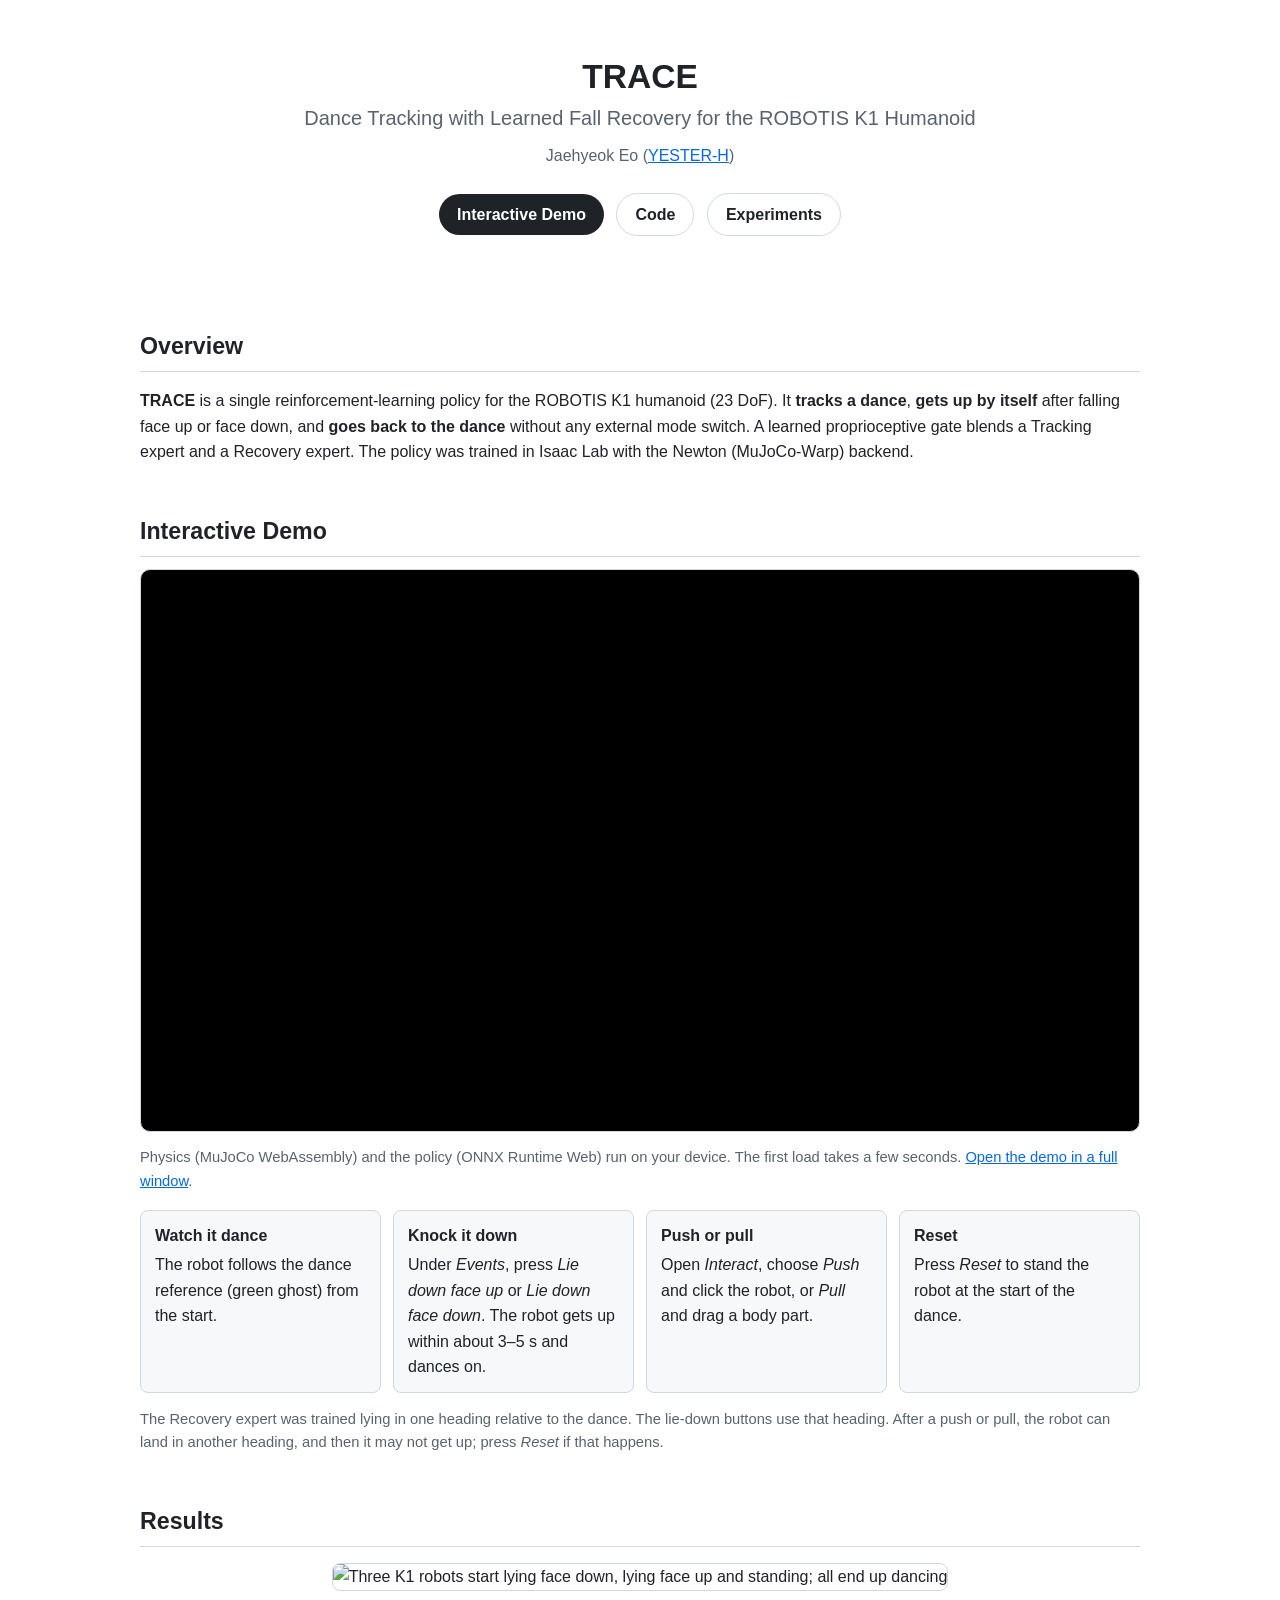
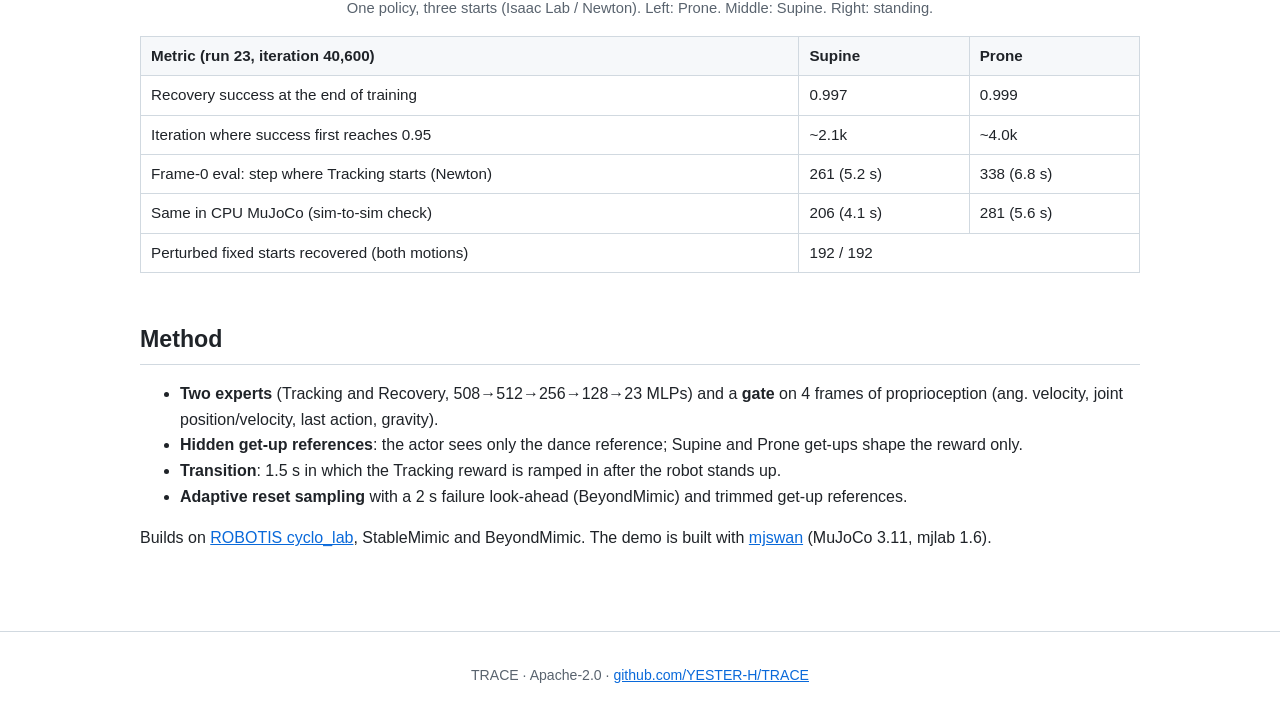
==== web/site/index.html @ 94ae92d6 "Add interactive browser demo (mjswan, MuJoCo WebAssembly) Ports the run-23 policy to plain MuJoCo (s" ====
<!DOCTYPE html>
<html lang="en">
<head>
  <meta charset="utf-8">
  <meta name="viewport" content="width=device-width, initial-scale=1">
  <title>TRACE: Dance Tracking with Learned Fall Recovery for the ROBOTIS K1 Humanoid</title>
  <meta name="description" content="One RL policy that dances, falls, gets up and dances on. Interactive in-browser demo (MuJoCo WebAssembly + ONNX Runtime Web).">
  <style>
    :root { --fg: #1f2328; --muted: #59636e; --line: #d1d9e0; --accent: #0969da; --bg-soft: #f6f8fa; }
    * { box-sizing: border-box; }
    body { margin: 0; font-family: -apple-system, BlinkMacSystemFont, "Segoe UI", "Noto Sans", "Noto Sans KR", Helvetica, Arial, sans-serif; color: var(--fg); line-height: 1.6; }
    main { max-width: 1040px; margin: 0 auto; padding: 0 20px 64px; }
    header { text-align: center; padding: 56px 20px 24px; }
    h1 { font-size: 2.1rem; line-height: 1.25; margin: 0 0 12px; }
    h1 span { display: block; font-size: 1.25rem; font-weight: 500; color: var(--muted); margin-top: 8px; }
    .author { color: var(--muted); margin: 8px 0 20px; }
    .links a { display: inline-block; margin: 4px; padding: 8px 18px; border-radius: 999px; background: var(--fg); color: #fff; text-decoration: none; font-weight: 600; }
    .links a.secondary { background: #fff; color: var(--fg); border: 1px solid var(--line); }
    h2 { font-size: 1.45rem; margin: 48px 0 12px; padding-bottom: 6px; border-bottom: 1px solid var(--line); }
    .demo { position: relative; width: 100%; aspect-ratio: 16 / 9; border: 1px solid var(--line); border-radius: 10px; overflow: hidden; background: #000; }
    .demo iframe { position: absolute; inset: 0; width: 100%; height: 100%; border: 0; }
    .note { font-size: .92rem; color: var(--muted); }
    .howto { display: grid; grid-template-columns: repeat(auto-fit, minmax(230px, 1fr)); gap: 12px; margin-top: 16px; }
    .howto div { background: var(--bg-soft); border: 1px solid var(--line); border-radius: 8px; padding: 12px 14px; }
    .howto b { display: block; margin-bottom: 4px; }
    figure { margin: 16px 0; text-align: center; }
    figure img { max-width: 100%; border-radius: 8px; border: 1px solid var(--line); }
    figcaption { font-size: .92rem; color: var(--muted); margin-top: 6px; }
    table { border-collapse: collapse; width: 100%; font-size: .95rem; }
    th, td { border: 1px solid var(--line); padding: 7px 10px; text-align: left; }
    th { background: var(--bg-soft); }
    code { background: var(--bg-soft); padding: 1px 5px; border-radius: 4px; font-size: .9em; }
    footer { text-align: center; color: var(--muted); font-size: .88rem; padding: 32px 20px; border-top: 1px solid var(--line); }
    a { color: var(--accent); }
  </style>
</head>
<body>
<header>
  <h1>TRACE<span>Dance Tracking with Learned Fall Recovery for the ROBOTIS K1 Humanoid</span></h1>
  <p class="author">Jaehyeok Eo (<a href="https://github.com/YESTER-H">YESTER-H</a>)</p>
  <p class="links">
    <a href="#demo">Interactive Demo</a>
    <a class="secondary" href="https://github.com/YESTER-H/TRACE">Code</a>
    <a class="secondary" href="https://github.com/YESTER-H/TRACE/blob/main/docs/experiments.md">Experiments</a>
  </p>
</header>

<main>
  <h2>Overview</h2>
  <p>
    <b>TRACE</b> is a single reinforcement-learning policy for the ROBOTIS K1 humanoid (23 DoF). It
    <b>tracks a dance</b>, <b>gets up by itself</b> after falling face up or face down, and
    <b>goes back to the dance</b> without any external mode switch. A learned proprioceptive gate blends
    a Tracking expert and a Recovery expert. The policy was trained in Isaac Lab with the Newton
    (MuJoCo-Warp) backend.
  </p>

  <h2 id="demo">Interactive Demo</h2>
  <div class="demo">
    <iframe src="./demo/" title="TRACE interactive demo" allow="fullscreen; xr-spatial-tracking" loading="lazy"></iframe>
  </div>
  <p class="note">Physics (MuJoCo WebAssembly) and the policy (ONNX Runtime Web) run on your device. The first load takes a few seconds.
    <a href="./demo/" target="_blank">Open the demo in a full window</a>.</p>

  <div class="howto">
    <div><b>Watch it dance</b>The robot follows the dance reference (green ghost) from the start.</div>
    <div><b>Knock it down</b>Under <i>Events</i>, press <i>Lie down face up</i> or <i>Lie down face down</i>. The robot gets up within about 3–5 s and dances on.</div>
    <div><b>Push or pull</b>Open <i>Interact</i>, choose <i>Push</i> and click the robot, or <i>Pull</i> and drag a body part.</div>
    <div><b>Reset</b>Press <i>Reset</i> to stand the robot at the start of the dance.</div>
  </div>
  <p class="note">The Recovery expert was trained lying in one heading relative to the dance. The lie-down buttons use that heading.
    After a push or pull, the robot can land in another heading, and then it may not get up; press <i>Reset</i> if that happens.</p>

  <h2>Results</h2>
  <figure>
    <img src="static/teaser_run23.gif" alt="Three K1 robots start lying face down, lying face up and standing; all end up dancing" width="720">
    <figcaption>One policy, three starts (Isaac Lab / Newton). Left: Prone. Middle: Supine. Right: standing.</figcaption>
  </figure>
  <table>
    <tr><th>Metric (run 23, iteration 40,600)</th><th>Supine</th><th>Prone</th></tr>
    <tr><td>Recovery success at the end of training</td><td>0.997</td><td>0.999</td></tr>
    <tr><td>Iteration where success first reaches 0.95</td><td>~2.1k</td><td>~4.0k</td></tr>
    <tr><td>Frame-0 eval: step where Tracking starts (Newton)</td><td>261 (5.2 s)</td><td>338 (6.8 s)</td></tr>
    <tr><td>Same in CPU MuJoCo (sim-to-sim check)</td><td>206 (4.1 s)</td><td>281 (5.6 s)</td></tr>
    <tr><td>Perturbed fixed starts recovered (both motions)</td><td colspan="2">192 / 192</td></tr>
  </table>

  <h2>Method</h2>
  <ul>
    <li><b>Two experts</b> (Tracking and Recovery, 508→512→256→128→23 MLPs) and a <b>gate</b> on 4 frames of proprioception (ang. velocity, joint position/velocity, last action, gravity).</li>
    <li><b>Hidden get-up references</b>: the actor sees only the dance reference; Supine and Prone get-ups shape the reward only.</li>
    <li><b>Transition</b>: 1.5 s in which the Tracking reward is ramped in after the robot stands up.</li>
    <li><b>Adaptive reset sampling</b> with a 2 s failure look-ahead (BeyondMimic) and trimmed get-up references.</li>
  </ul>
  <p>Builds on <a href="https://github.com/ROBOTIS-GIT/cyclo_lab">ROBOTIS cyclo_lab</a>, StableMimic and BeyondMimic.
    The demo is built with <a href="https://github.com/ttktjmt/mjswan">mjswan</a> (MuJoCo 3.11, mjlab 1.6).</p>
</main>

<footer>
  TRACE · Apache-2.0 · <a href="https://github.com/YESTER-H/TRACE">github.com/YESTER-H/TRACE</a>
</footer>
</body>
</html>
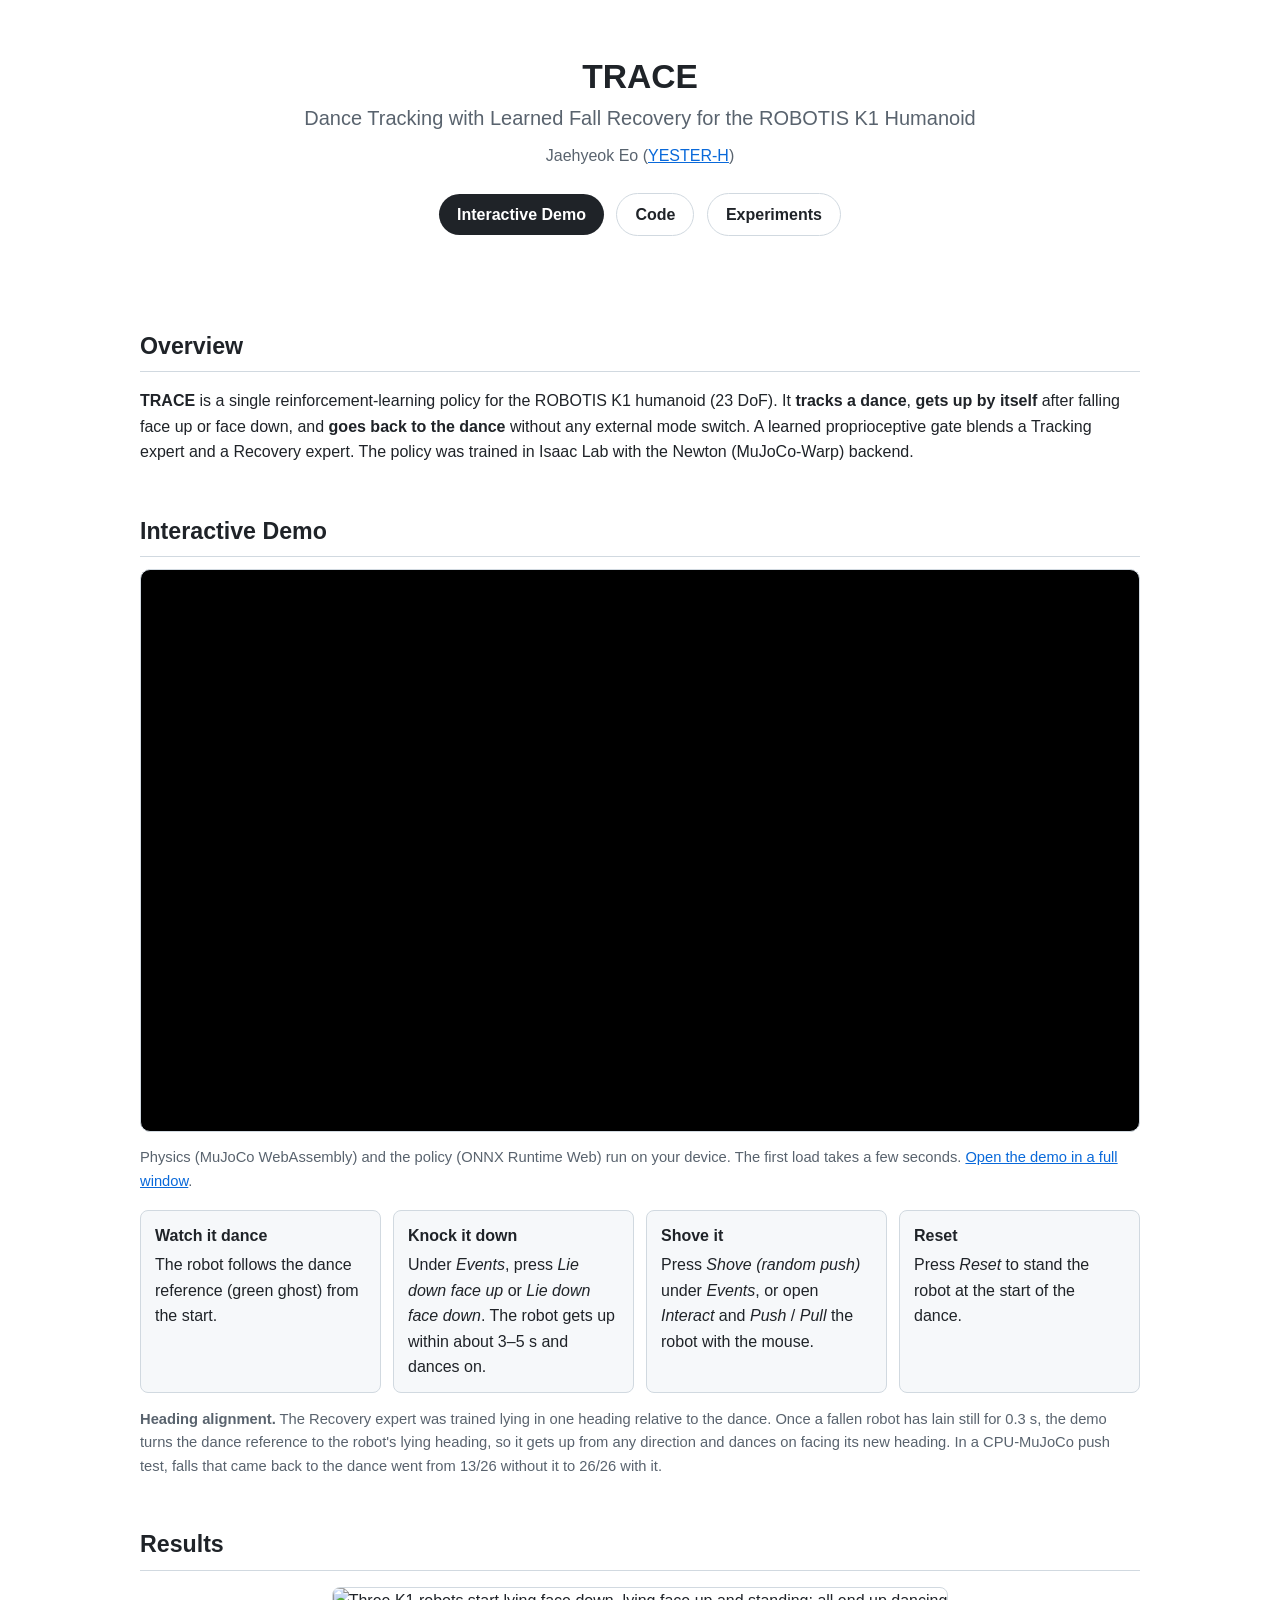
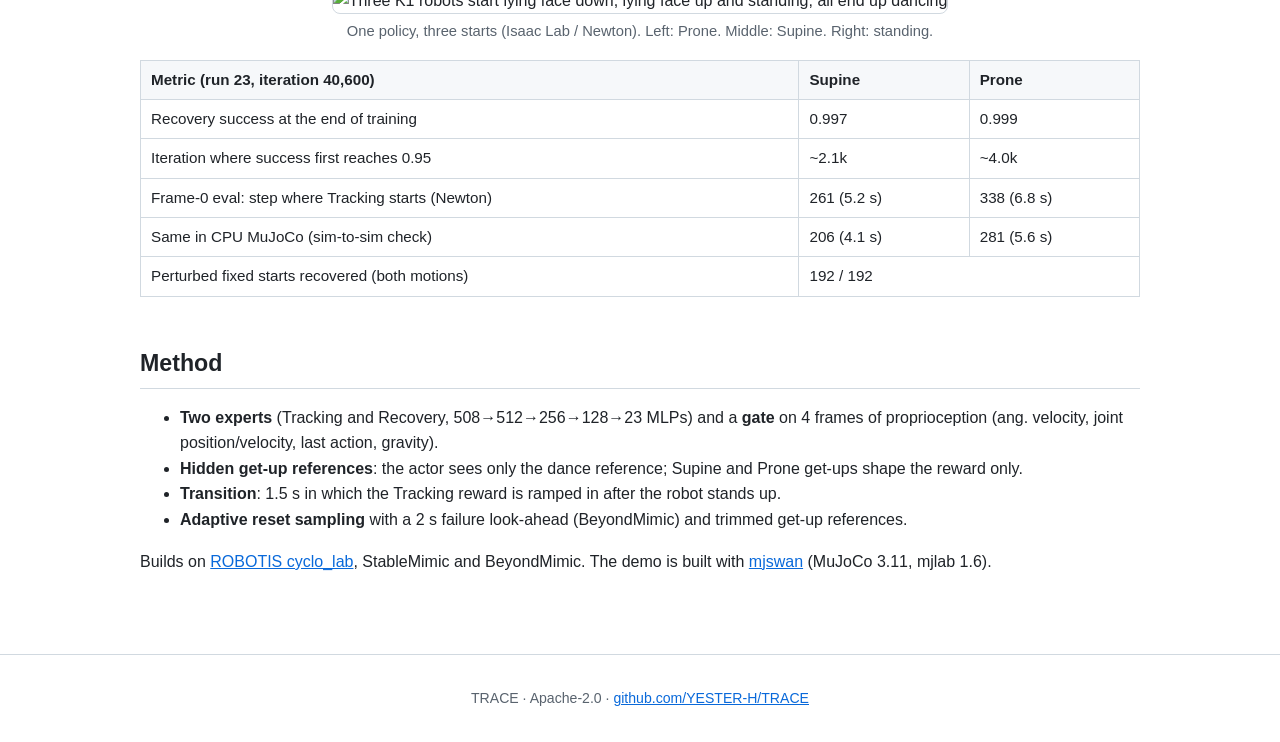
==== commit 98c971cf: "Port heading alignment to the browser demo Adds the exhibition script's lying-heading alignment as a" ====
--- a/web/site/index.html
+++ b/web/site/index.html
@@ -65,11 +65,13 @@
   <div class="howto">
     <div><b>Watch it dance</b>The robot follows the dance reference (green ghost) from the start.</div>
     <div><b>Knock it down</b>Under <i>Events</i>, press <i>Lie down face up</i> or <i>Lie down face down</i>. The robot gets up within about 3–5 s and dances on.</div>
-    <div><b>Push or pull</b>Open <i>Interact</i>, choose <i>Push</i> and click the robot, or <i>Pull</i> and drag a body part.</div>
+    <div><b>Shove it</b>Press <i>Shove (random push)</i> under <i>Events</i>, or open <i>Interact</i> and <i>Push</i> / <i>Pull</i> the robot with the mouse.</div>
     <div><b>Reset</b>Press <i>Reset</i> to stand the robot at the start of the dance.</div>
   </div>
-  <p class="note">The Recovery expert was trained lying in one heading relative to the dance. The lie-down buttons use that heading.
-    After a push or pull, the robot can land in another heading, and then it may not get up; press <i>Reset</i> if that happens.</p>
+  <p class="note"><b>Heading alignment.</b> The Recovery expert was trained lying in one heading relative to the dance.
+    Once a fallen robot has lain still for 0.3 s, the demo turns the dance reference to the robot's lying heading,
+    so it gets up from any direction and dances on facing its new heading. In a CPU-MuJoCo push test, falls that came
+    back to the dance went from 13/26 without it to 26/26 with it.</p>
 
   <h2>Results</h2>
   <figure>
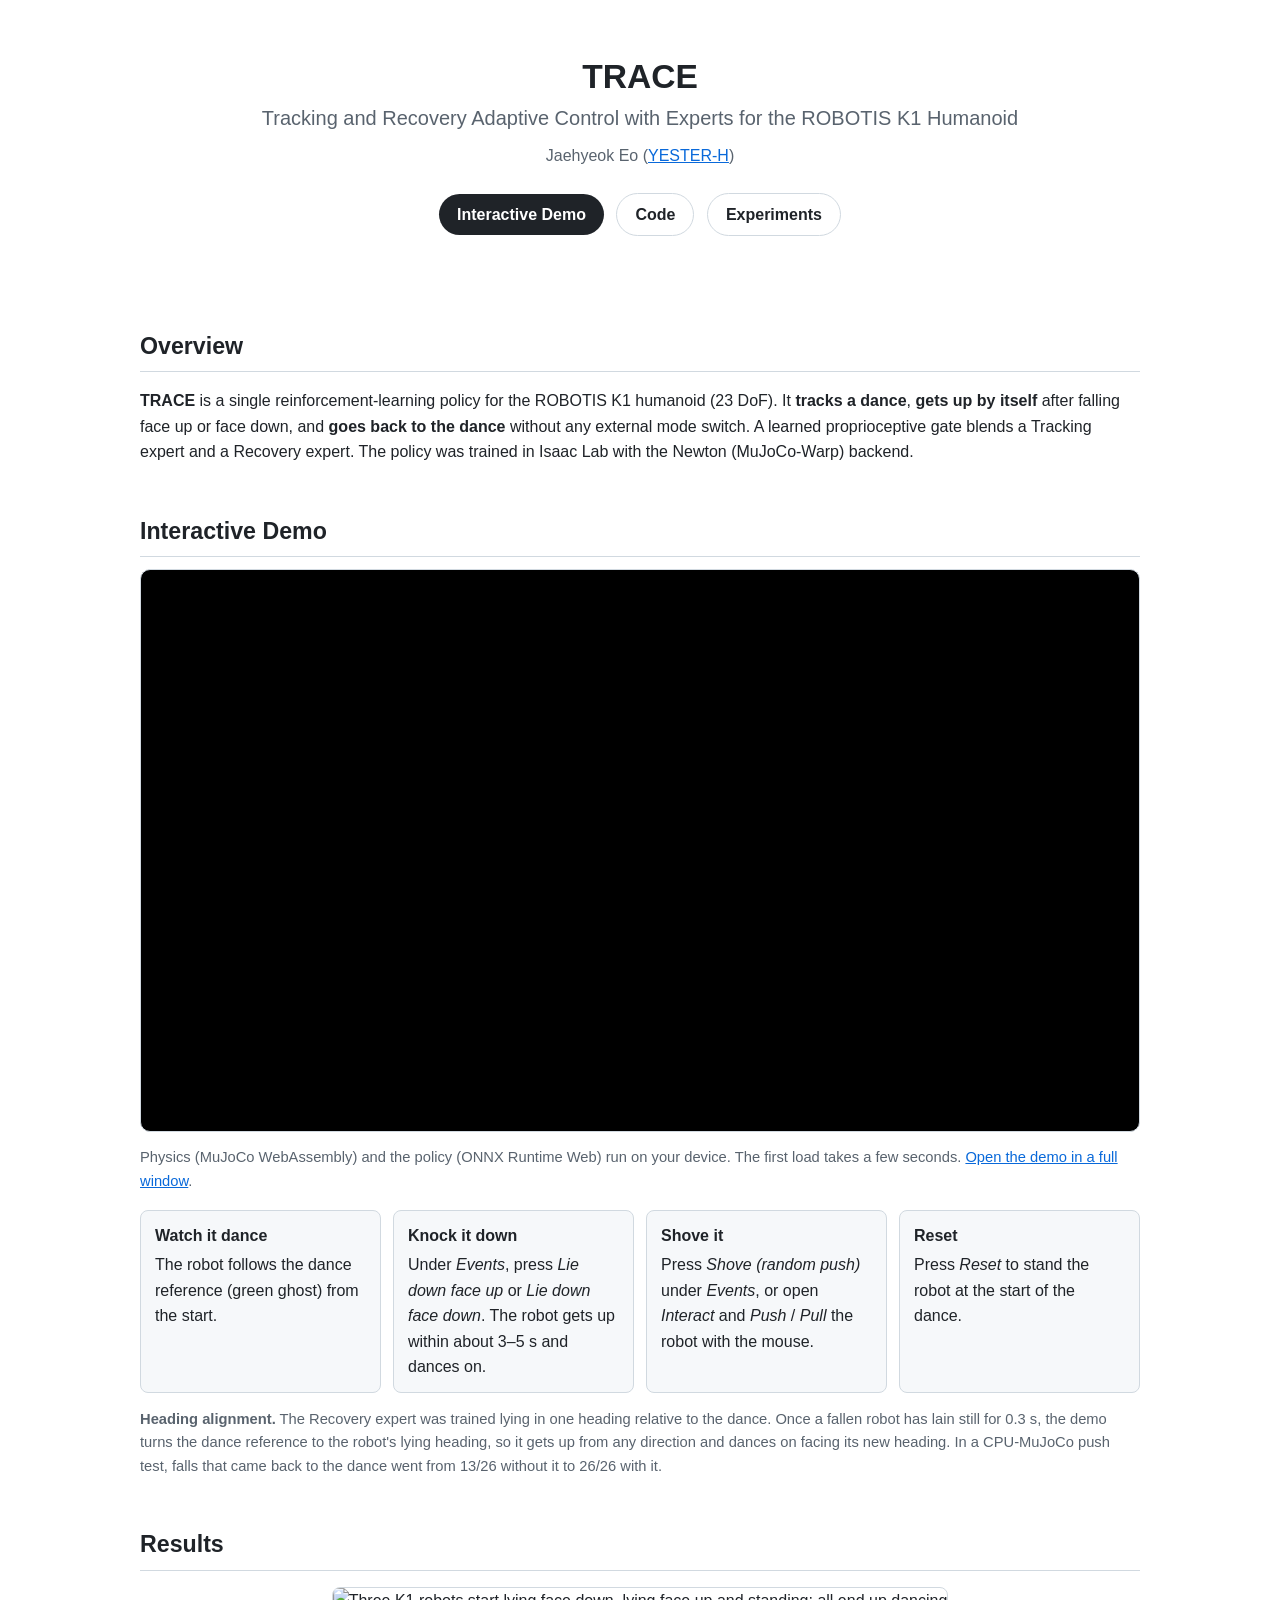
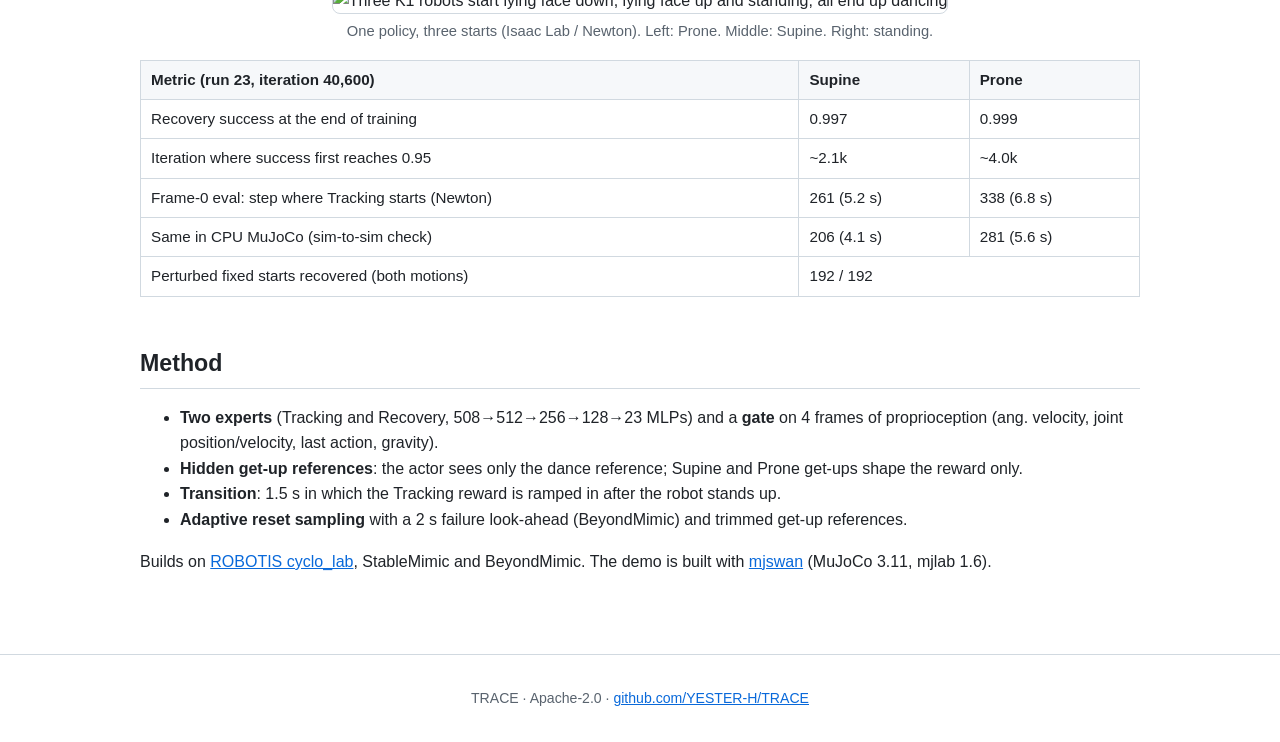
==== commit 8d183143: "Use the new TRACE title in the Korean README and project page" ====
--- a/web/site/index.html
+++ b/web/site/index.html
@@ -3,7 +3,7 @@
 <head>
   <meta charset="utf-8">
   <meta name="viewport" content="width=device-width, initial-scale=1">
-  <title>TRACE: Dance Tracking with Learned Fall Recovery for the ROBOTIS K1 Humanoid</title>
+  <title>TRACE: Tracking and Recovery Adaptive Control with Experts for the ROBOTIS K1 Humanoid</title>
   <meta name="description" content="One RL policy that dances, falls, gets up and dances on. Interactive in-browser demo (MuJoCo WebAssembly + ONNX Runtime Web).">
   <style>
     :root { --fg: #1f2328; --muted: #59636e; --line: #d1d9e0; --accent: #0969da; --bg-soft: #f6f8fa; }
@@ -36,7 +36,7 @@
 </head>
 <body>
 <header>
-  <h1>TRACE<span>Dance Tracking with Learned Fall Recovery for the ROBOTIS K1 Humanoid</span></h1>
+  <h1>TRACE<span>Tracking and Recovery Adaptive Control with Experts for the ROBOTIS K1 Humanoid</span></h1>
   <p class="author">Jaehyeok Eo (<a href="https://github.com/YESTER-H">YESTER-H</a>)</p>
   <p class="links">
     <a href="#demo">Interactive Demo</a>
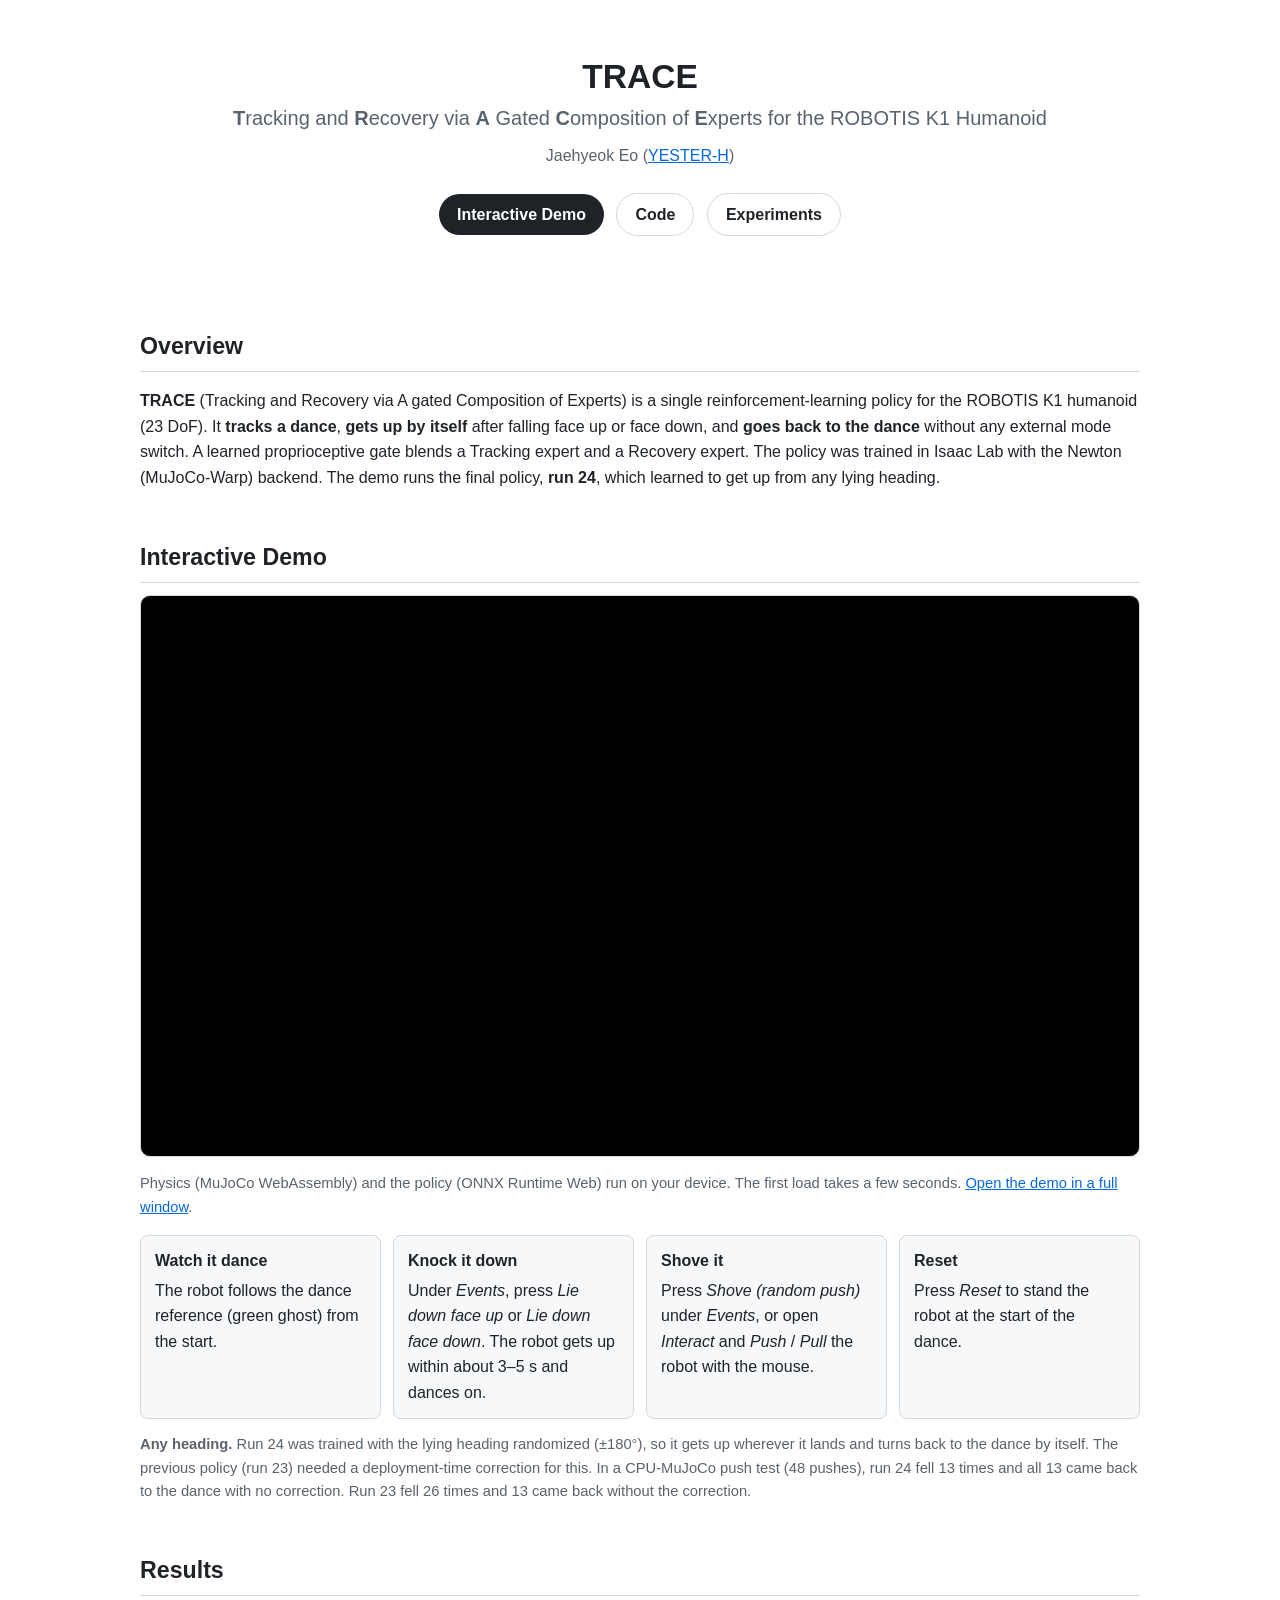
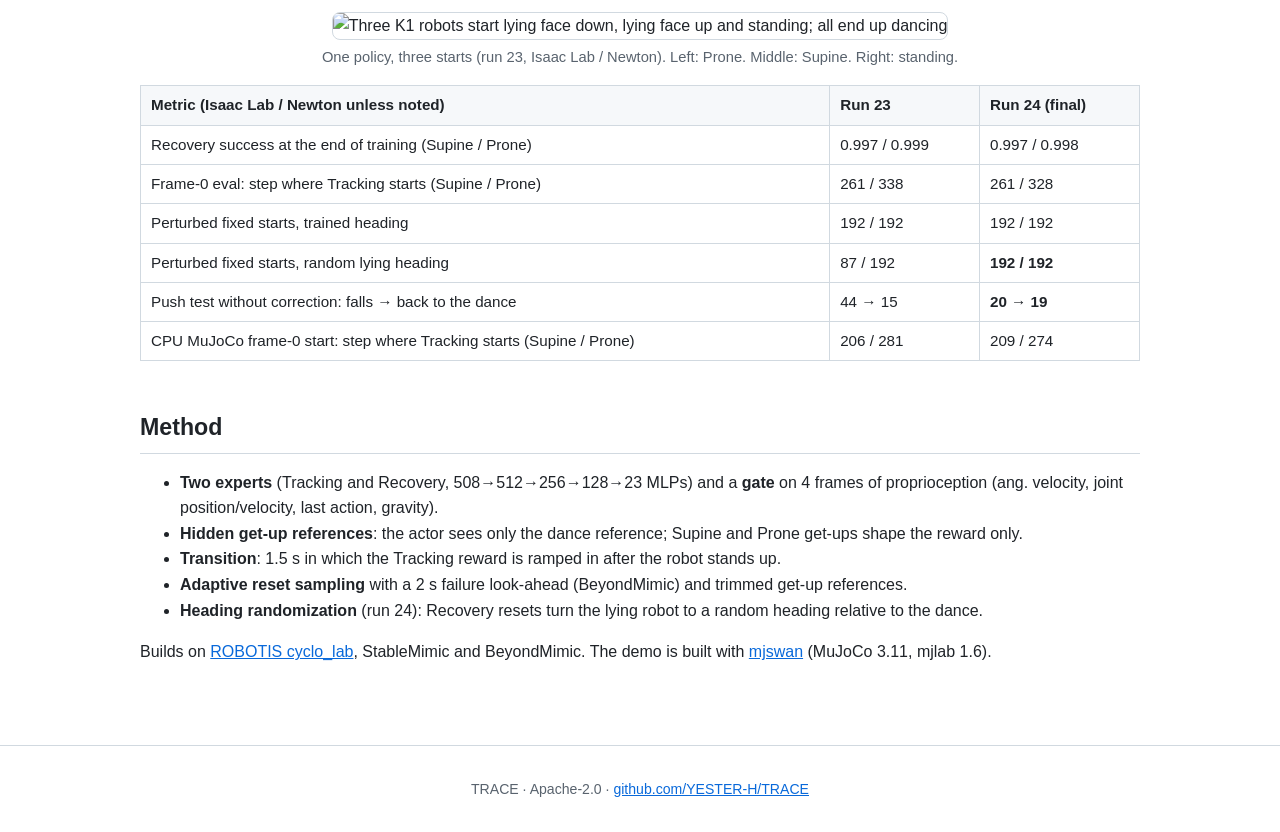
==== commit c6cde19a: "Add run 24 (heading-randomized recovery) as the final policy Run 24 = run 23 + Recovery reset yaw un" ====
--- a/web/site/index.html
+++ b/web/site/index.html
@@ -3,7 +3,7 @@
 <head>
   <meta charset="utf-8">
   <meta name="viewport" content="width=device-width, initial-scale=1">
-  <title>TRACE: Tracking and Recovery Adaptive Control with Experts for the ROBOTIS K1 Humanoid</title>
+  <title>TRACE: Tracking and Recovery via A Gated Composition of Experts for the ROBOTIS K1 Humanoid</title>
   <meta name="description" content="One RL policy that dances, falls, gets up and dances on. Interactive in-browser demo (MuJoCo WebAssembly + ONNX Runtime Web).">
   <style>
     :root { --fg: #1f2328; --muted: #59636e; --line: #d1d9e0; --accent: #0969da; --bg-soft: #f6f8fa; }
@@ -36,7 +36,7 @@
 </head>
 <body>
 <header>
-  <h1>TRACE<span>Tracking and Recovery Adaptive Control with Experts for the ROBOTIS K1 Humanoid</span></h1>
+  <h1>TRACE<span><b>T</b>racking and <b>R</b>ecovery via <b>A</b> Gated <b>C</b>omposition of <b>E</b>xperts for the ROBOTIS K1 Humanoid</span></h1>
   <p class="author">Jaehyeok Eo (<a href="https://github.com/YESTER-H">YESTER-H</a>)</p>
   <p class="links">
     <a href="#demo">Interactive Demo</a>
@@ -48,11 +48,11 @@
 <main>
   <h2>Overview</h2>
   <p>
-    <b>TRACE</b> is a single reinforcement-learning policy for the ROBOTIS K1 humanoid (23 DoF). It
+    <b>TRACE</b> (Tracking and Recovery via A gated Composition of Experts) is a single reinforcement-learning policy for the ROBOTIS K1 humanoid (23 DoF). It
     <b>tracks a dance</b>, <b>gets up by itself</b> after falling face up or face down, and
     <b>goes back to the dance</b> without any external mode switch. A learned proprioceptive gate blends
     a Tracking expert and a Recovery expert. The policy was trained in Isaac Lab with the Newton
-    (MuJoCo-Warp) backend.
+    (MuJoCo-Warp) backend. The demo runs the final policy, <b>run 24</b>, which learned to get up from any lying heading.
   </p>
 
   <h2 id="demo">Interactive Demo</h2>
@@ -68,23 +68,24 @@
     <div><b>Shove it</b>Press <i>Shove (random push)</i> under <i>Events</i>, or open <i>Interact</i> and <i>Push</i> / <i>Pull</i> the robot with the mouse.</div>
     <div><b>Reset</b>Press <i>Reset</i> to stand the robot at the start of the dance.</div>
   </div>
-  <p class="note"><b>Heading alignment.</b> The Recovery expert was trained lying in one heading relative to the dance.
-    Once a fallen robot has lain still for 0.3 s, the demo turns the dance reference to the robot's lying heading,
-    so it gets up from any direction and dances on facing its new heading. In a CPU-MuJoCo push test, falls that came
-    back to the dance went from 13/26 without it to 26/26 with it.</p>
+  <p class="note"><b>Any heading.</b> Run 24 was trained with the lying heading randomized (±180°), so it gets up wherever
+    it lands and turns back to the dance by itself. The previous policy (run 23) needed a deployment-time correction for this.
+    In a CPU-MuJoCo push test (48 pushes), run 24 fell 13 times and all 13 came back to the dance with no correction.
+    Run 23 fell 26 times and 13 came back without the correction.</p>
 
   <h2>Results</h2>
   <figure>
     <img src="static/teaser_run23.gif" alt="Three K1 robots start lying face down, lying face up and standing; all end up dancing" width="720">
-    <figcaption>One policy, three starts (Isaac Lab / Newton). Left: Prone. Middle: Supine. Right: standing.</figcaption>
+    <figcaption>One policy, three starts (run 23, Isaac Lab / Newton). Left: Prone. Middle: Supine. Right: standing.</figcaption>
   </figure>
   <table>
-    <tr><th>Metric (run 23, iteration 40,600)</th><th>Supine</th><th>Prone</th></tr>
-    <tr><td>Recovery success at the end of training</td><td>0.997</td><td>0.999</td></tr>
-    <tr><td>Iteration where success first reaches 0.95</td><td>~2.1k</td><td>~4.0k</td></tr>
-    <tr><td>Frame-0 eval: step where Tracking starts (Newton)</td><td>261 (5.2 s)</td><td>338 (6.8 s)</td></tr>
-    <tr><td>Same in CPU MuJoCo (sim-to-sim check)</td><td>206 (4.1 s)</td><td>281 (5.6 s)</td></tr>
-    <tr><td>Perturbed fixed starts recovered (both motions)</td><td colspan="2">192 / 192</td></tr>
+    <tr><th>Metric (Isaac Lab / Newton unless noted)</th><th>Run 23</th><th>Run 24 (final)</th></tr>
+    <tr><td>Recovery success at the end of training (Supine / Prone)</td><td>0.997 / 0.999</td><td>0.997 / 0.998</td></tr>
+    <tr><td>Frame-0 eval: step where Tracking starts (Supine / Prone)</td><td>261 / 338</td><td>261 / 328</td></tr>
+    <tr><td>Perturbed fixed starts, trained heading</td><td>192 / 192</td><td>192 / 192</td></tr>
+    <tr><td>Perturbed fixed starts, random lying heading</td><td>87 / 192</td><td><b>192 / 192</b></td></tr>
+    <tr><td>Push test without correction: falls → back to the dance</td><td>44 → 15</td><td><b>20 → 19</b></td></tr>
+    <tr><td>CPU MuJoCo frame-0 start: step where Tracking starts (Supine / Prone)</td><td>206 / 281</td><td>209 / 274</td></tr>
   </table>
 
   <h2>Method</h2>
@@ -93,6 +94,7 @@
     <li><b>Hidden get-up references</b>: the actor sees only the dance reference; Supine and Prone get-ups shape the reward only.</li>
     <li><b>Transition</b>: 1.5 s in which the Tracking reward is ramped in after the robot stands up.</li>
     <li><b>Adaptive reset sampling</b> with a 2 s failure look-ahead (BeyondMimic) and trimmed get-up references.</li>
+    <li><b>Heading randomization</b> (run 24): Recovery resets turn the lying robot to a random heading relative to the dance.</li>
   </ul>
   <p>Builds on <a href="https://github.com/ROBOTIS-GIT/cyclo_lab">ROBOTIS cyclo_lab</a>, StableMimic and BeyondMimic.
     The demo is built with <a href="https://github.com/ttktjmt/mjswan">mjswan</a> (MuJoCo 3.11, mjlab 1.6).</p>
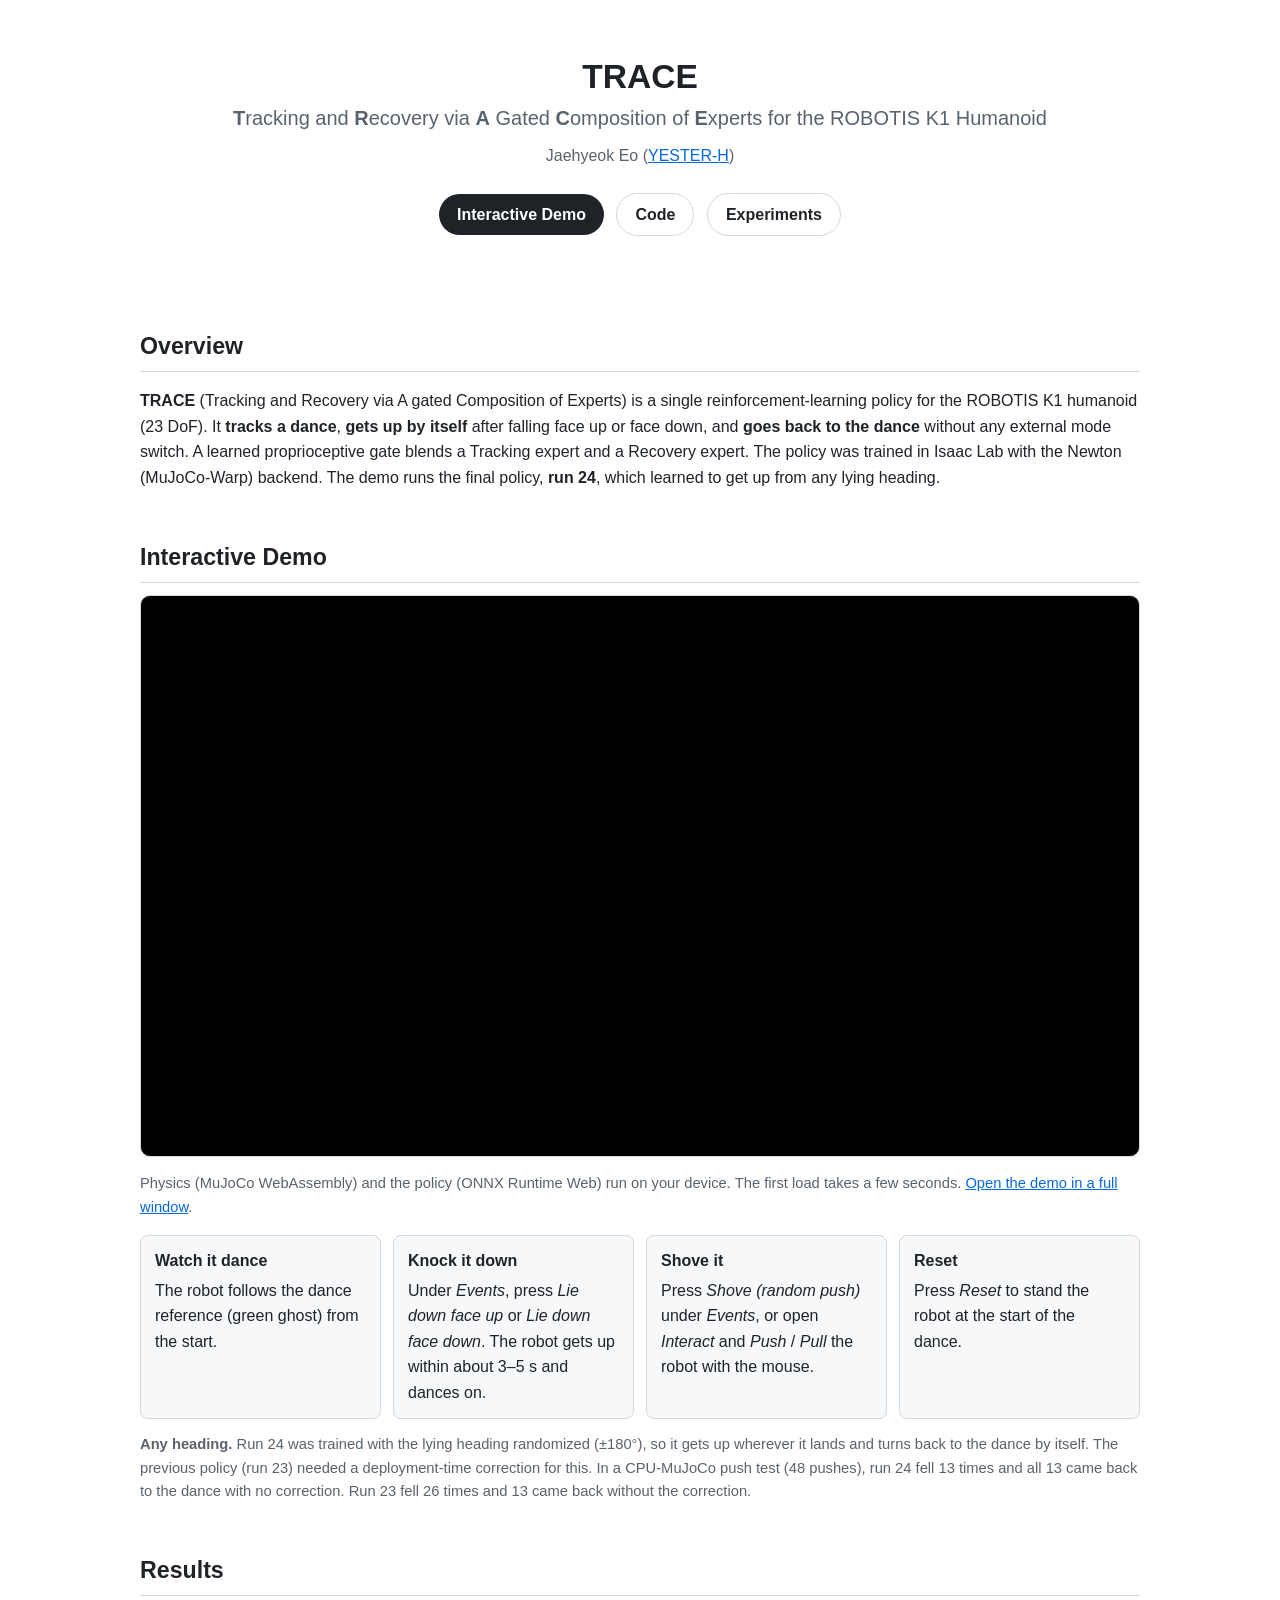
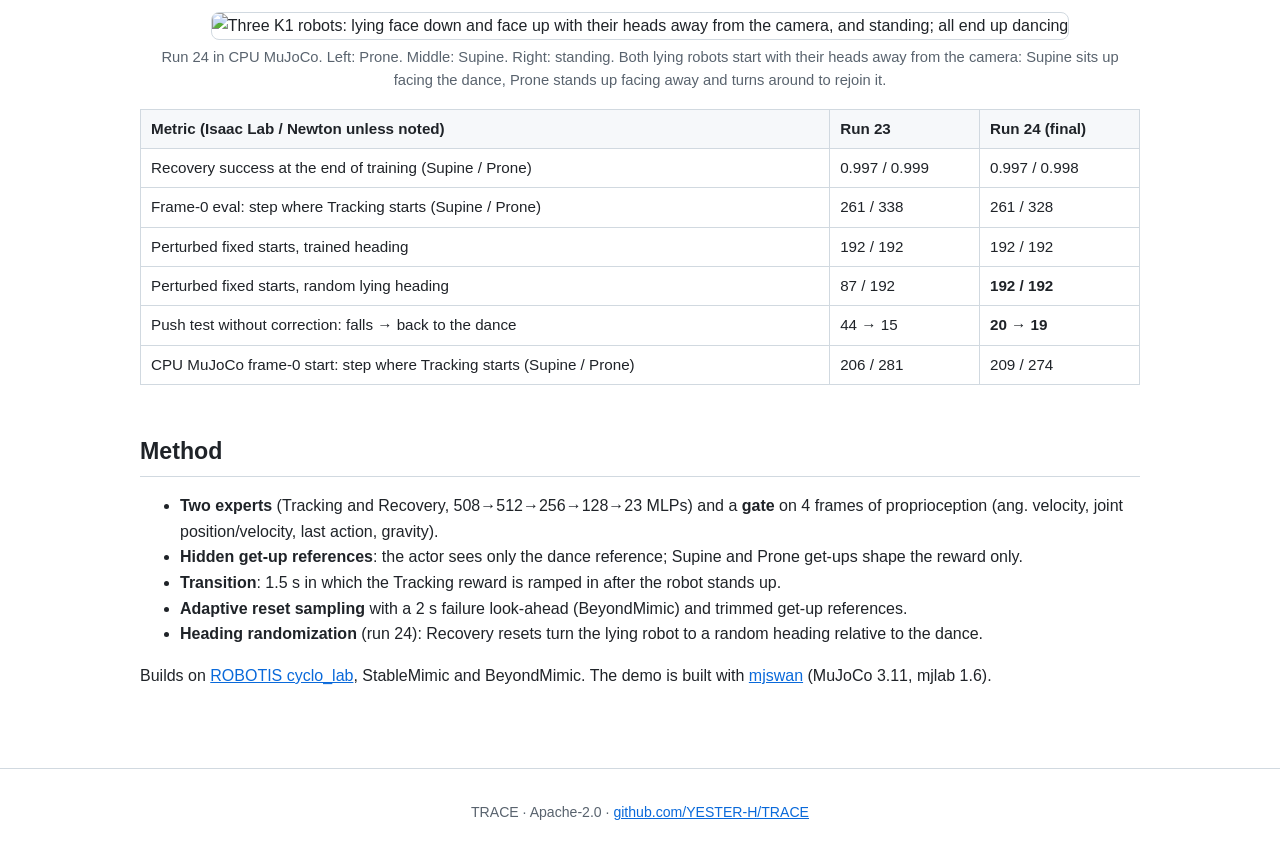
==== commit 12881a4b: "New teaser: run 24 getting up with its head away from the camera Three K1 robots in one CPU-MuJoCo s" ====
--- a/web/site/index.html
+++ b/web/site/index.html
@@ -75,8 +75,9 @@
 
   <h2>Results</h2>
   <figure>
-    <img src="static/teaser_run23.gif" alt="Three K1 robots start lying face down, lying face up and standing; all end up dancing" width="720">
-    <figcaption>One policy, three starts (run 23, Isaac Lab / Newton). Left: Prone. Middle: Supine. Right: standing.</figcaption>
+    <img src="static/teaser_run24.gif" alt="Three K1 robots: lying face down and face up with their heads away from the camera, and standing; all end up dancing" width="800">
+    <figcaption>Run 24 in CPU MuJoCo. Left: Prone. Middle: Supine. Right: standing. Both lying robots start with their heads away from the camera:
+      Supine sits up facing the dance, Prone stands up facing away and turns around to rejoin it.</figcaption>
   </figure>
   <table>
     <tr><th>Metric (Isaac Lab / Newton unless noted)</th><th>Run 23</th><th>Run 24 (final)</th></tr>
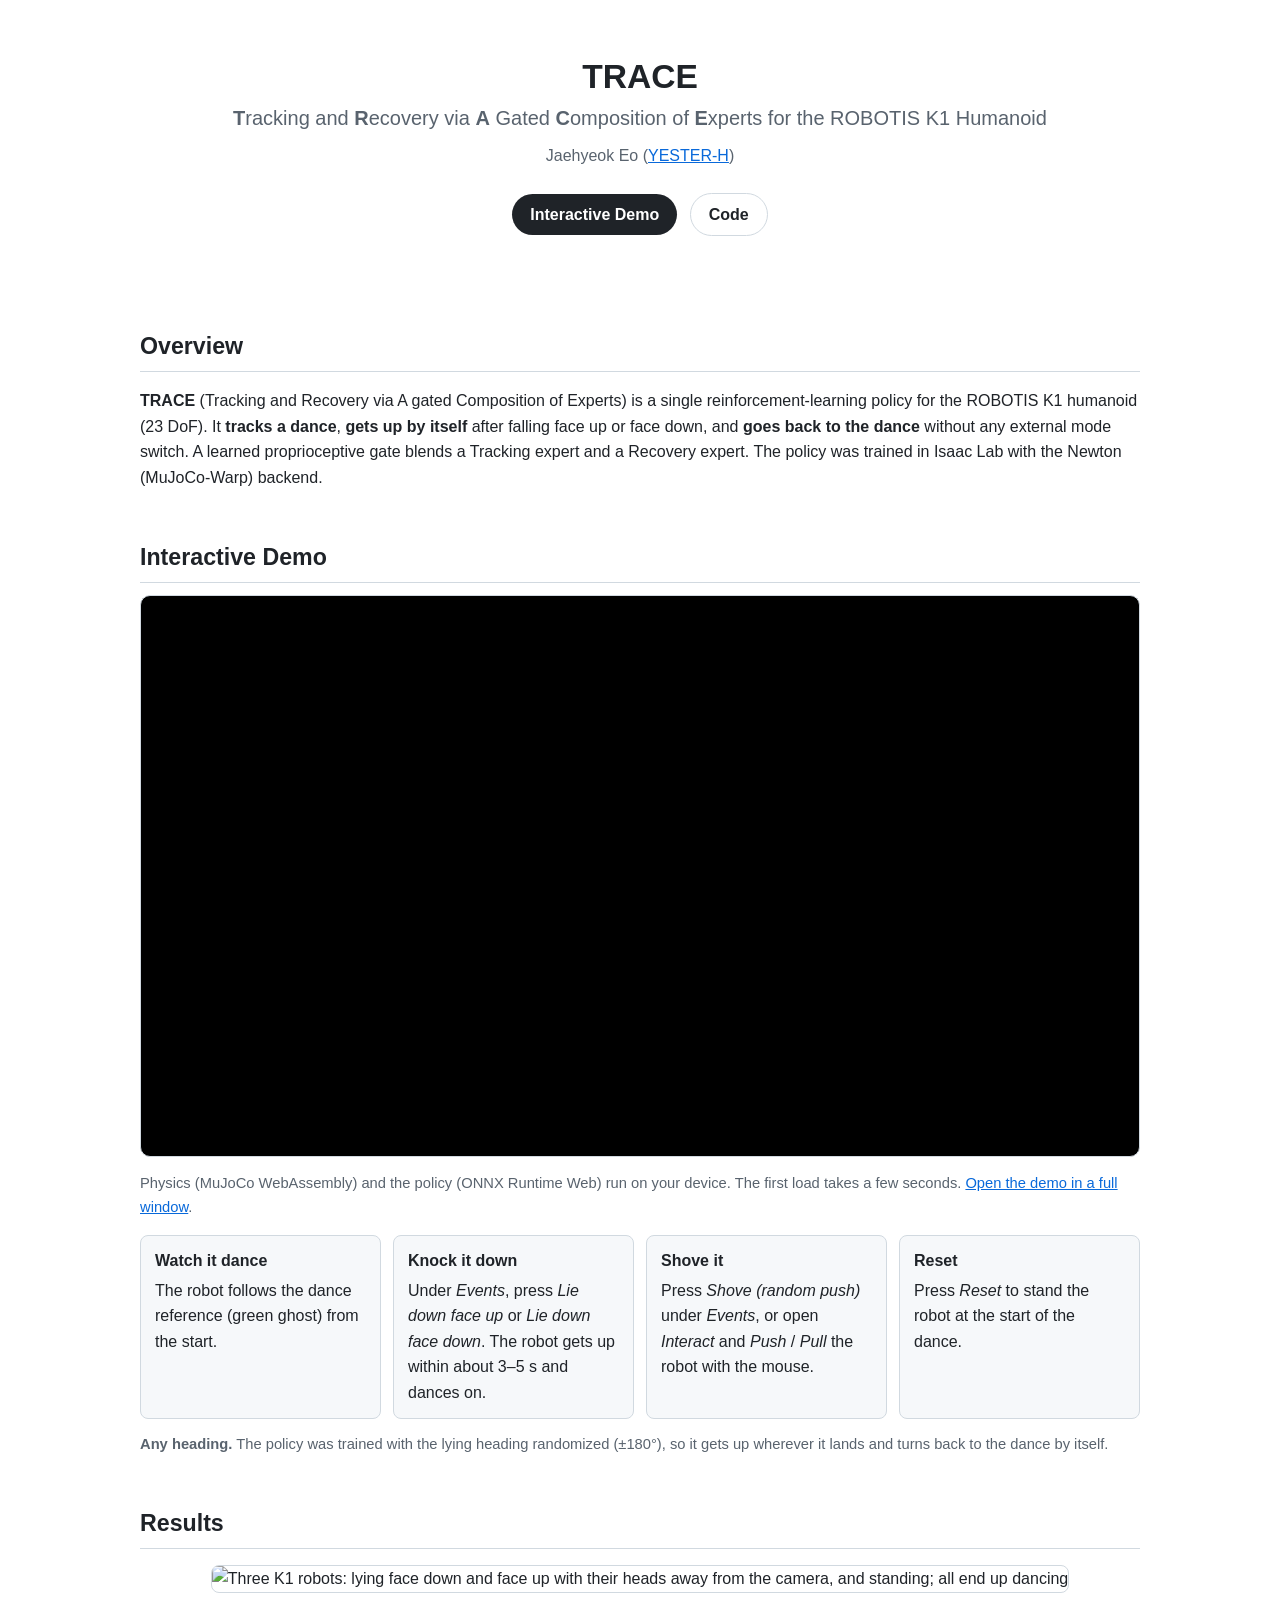
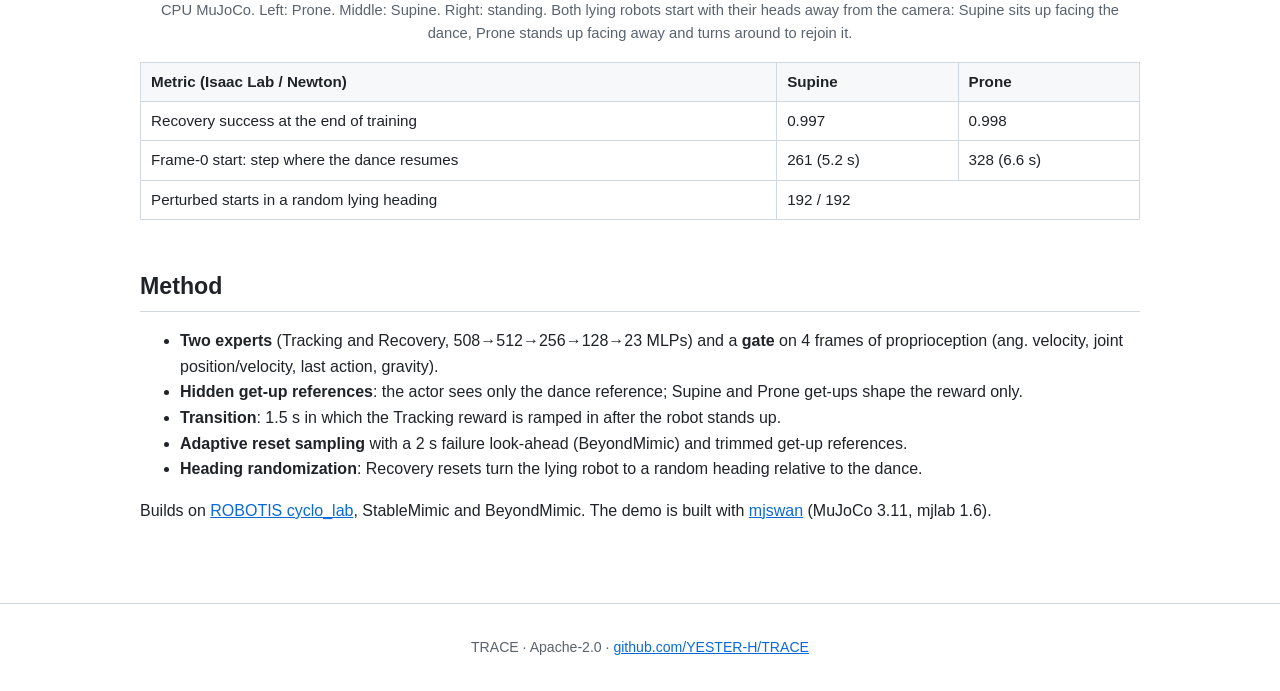
==== commit 85b1666c: "Trim the README to setup and usage Following the BeyondMimic / cyclo_mjlab_locomotion READMEs: tasks" ====
--- a/web/site/index.html
+++ b/web/site/index.html
@@ -41,7 +41,6 @@
   <p class="links">
     <a href="#demo">Interactive Demo</a>
     <a class="secondary" href="https://github.com/YESTER-H/TRACE">Code</a>
-    <a class="secondary" href="https://github.com/YESTER-H/TRACE/blob/main/docs/experiments.md">Experiments</a>
   </p>
 </header>
 
@@ -52,7 +51,7 @@
     <b>tracks a dance</b>, <b>gets up by itself</b> after falling face up or face down, and
     <b>goes back to the dance</b> without any external mode switch. A learned proprioceptive gate blends
     a Tracking expert and a Recovery expert. The policy was trained in Isaac Lab with the Newton
-    (MuJoCo-Warp) backend. The demo runs the final policy, <b>run 24</b>, which learned to get up from any lying heading.
+    (MuJoCo-Warp) backend.
   </p>
 
   <h2 id="demo">Interactive Demo</h2>
@@ -68,25 +67,20 @@
     <div><b>Shove it</b>Press <i>Shove (random push)</i> under <i>Events</i>, or open <i>Interact</i> and <i>Push</i> / <i>Pull</i> the robot with the mouse.</div>
     <div><b>Reset</b>Press <i>Reset</i> to stand the robot at the start of the dance.</div>
   </div>
-  <p class="note"><b>Any heading.</b> Run 24 was trained with the lying heading randomized (±180°), so it gets up wherever
-    it lands and turns back to the dance by itself. The previous policy (run 23) needed a deployment-time correction for this.
-    In a CPU-MuJoCo push test (48 pushes), run 24 fell 13 times and all 13 came back to the dance with no correction.
-    Run 23 fell 26 times and 13 came back without the correction.</p>
+  <p class="note"><b>Any heading.</b> The policy was trained with the lying heading randomized (±180°), so it gets up wherever
+    it lands and turns back to the dance by itself.</p>
 
   <h2>Results</h2>
   <figure>
     <img src="static/teaser_run24.gif" alt="Three K1 robots: lying face down and face up with their heads away from the camera, and standing; all end up dancing" width="800">
-    <figcaption>Run 24 in CPU MuJoCo. Left: Prone. Middle: Supine. Right: standing. Both lying robots start with their heads away from the camera:
+    <figcaption>CPU MuJoCo. Left: Prone. Middle: Supine. Right: standing. Both lying robots start with their heads away from the camera:
       Supine sits up facing the dance, Prone stands up facing away and turns around to rejoin it.</figcaption>
   </figure>
   <table>
-    <tr><th>Metric (Isaac Lab / Newton unless noted)</th><th>Run 23</th><th>Run 24 (final)</th></tr>
-    <tr><td>Recovery success at the end of training (Supine / Prone)</td><td>0.997 / 0.999</td><td>0.997 / 0.998</td></tr>
-    <tr><td>Frame-0 eval: step where Tracking starts (Supine / Prone)</td><td>261 / 338</td><td>261 / 328</td></tr>
-    <tr><td>Perturbed fixed starts, trained heading</td><td>192 / 192</td><td>192 / 192</td></tr>
-    <tr><td>Perturbed fixed starts, random lying heading</td><td>87 / 192</td><td><b>192 / 192</b></td></tr>
-    <tr><td>Push test without correction: falls → back to the dance</td><td>44 → 15</td><td><b>20 → 19</b></td></tr>
-    <tr><td>CPU MuJoCo frame-0 start: step where Tracking starts (Supine / Prone)</td><td>206 / 281</td><td>209 / 274</td></tr>
+    <tr><th>Metric (Isaac Lab / Newton)</th><th>Supine</th><th>Prone</th></tr>
+    <tr><td>Recovery success at the end of training</td><td>0.997</td><td>0.998</td></tr>
+    <tr><td>Frame-0 start: step where the dance resumes</td><td>261 (5.2 s)</td><td>328 (6.6 s)</td></tr>
+    <tr><td>Perturbed starts in a random lying heading</td><td colspan="2">192 / 192</td></tr>
   </table>
 
   <h2>Method</h2>
@@ -95,7 +89,7 @@
     <li><b>Hidden get-up references</b>: the actor sees only the dance reference; Supine and Prone get-ups shape the reward only.</li>
     <li><b>Transition</b>: 1.5 s in which the Tracking reward is ramped in after the robot stands up.</li>
     <li><b>Adaptive reset sampling</b> with a 2 s failure look-ahead (BeyondMimic) and trimmed get-up references.</li>
-    <li><b>Heading randomization</b> (run 24): Recovery resets turn the lying robot to a random heading relative to the dance.</li>
+    <li><b>Heading randomization</b>: Recovery resets turn the lying robot to a random heading relative to the dance.</li>
   </ul>
   <p>Builds on <a href="https://github.com/ROBOTIS-GIT/cyclo_lab">ROBOTIS cyclo_lab</a>, StableMimic and BeyondMimic.
     The demo is built with <a href="https://github.com/ttktjmt/mjswan">mjswan</a> (MuJoCo 3.11, mjlab 1.6).</p>
